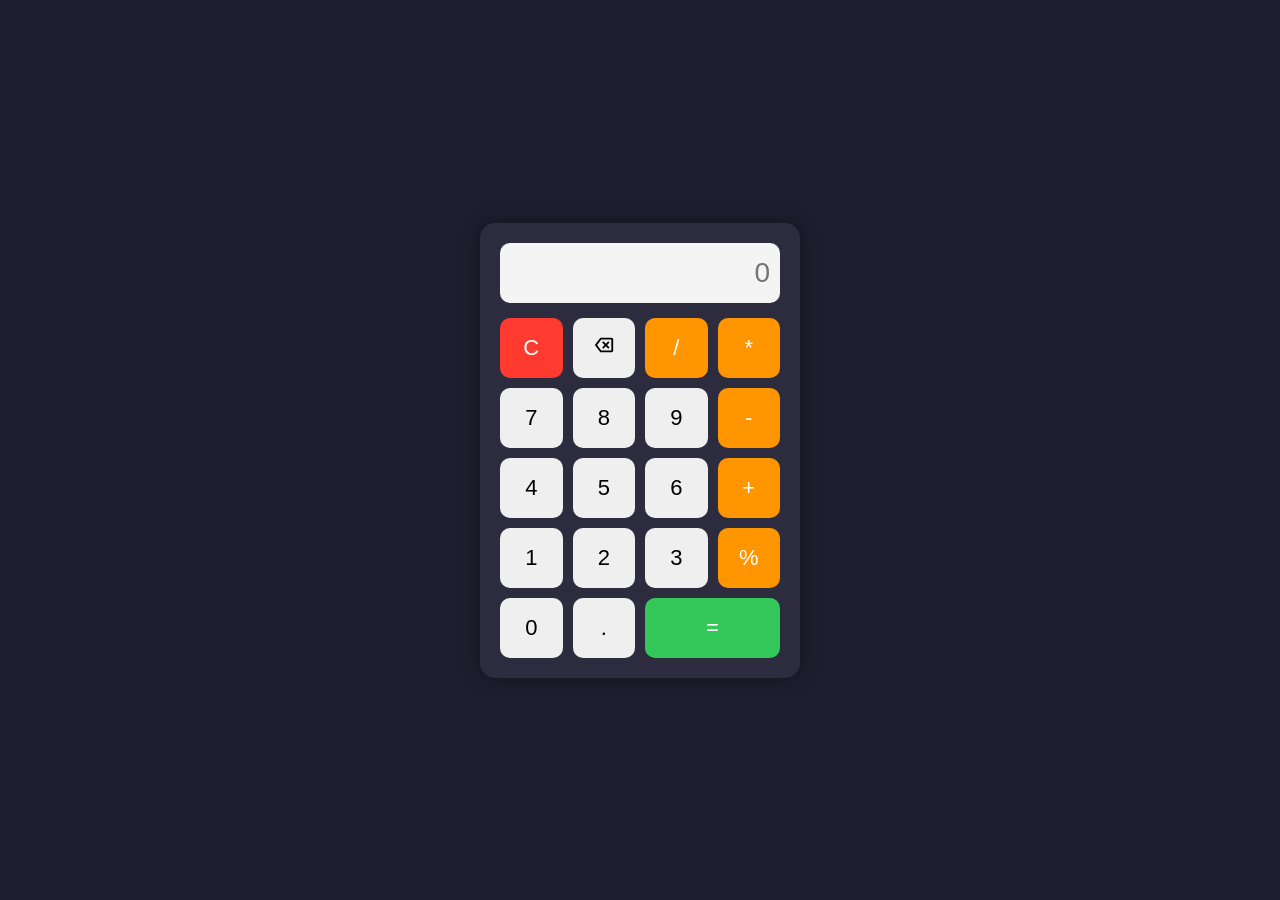
==== Index.html @ 55321cc8 "cal" ====
<!DOCTYPE html>
<html lang="en">
<head>
  <meta charset="UTF-8">
  <meta name="viewport" content="width=device-width, initial-scale=1.0">
  <title>Simple Calculator</title>

  <link rel="stylesheet" href="./css/index.css">
</head>
<body>

  <div class="calculator">

    <input type="text" class="display" placeholder="0">

    <div class="buttons">
      <button class="clear">C</button>
      <button><svg xmlns="http://www.w3.org/2000/svg" width="1em" height="1em" viewBox="0 0 24 24">
	<path d="M0 0h24v24H0z" fill="none" />
	<path fill="currentColor" d="m11.4 16l2.6-2.6l2.6 2.6l1.4-1.4l-2.6-2.6L18 9.4L16.6 8L14 10.6L11.4 8L10 9.4l2.6 2.6l-2.6 2.6zM9 20q-.475 0-.9-.213t-.7-.587L2 12l5.4-7.2q.275-.375.7-.587T9 4h11q.825 0 1.413.587T22 6v12q0 .825-.587 1.413T20 20zm-4.5-8L9 18h11V6H9zm10 0" />
</svg>
</button>
      <button class="operator">/</button>
      <button class="operator">*</button>
      
      <button>7</button>
      <button>8</button>
      <button>9</button>
      <button class="operator">-</button>
      
      <button>4</button>
      <button>5</button>
      <button>6</button>
      <button class="operator">+</button>
      
      <button>1</button>
      <button>2</button>
      <button>3</button>
      <button class ="operator">%</button>
      
      <button class="zero">0</button>
      <button>.</button>
      <button class="equal">=</button>
    </div>

  </div>
<script src="./js/index.js"></script>
</body>
</html>
---- css/index.css ----
.body, *{
      margin: 0;
      padding: 0;
      box-sizing: border-box;
      font-family: Arial, sans-serif;
    }

    body{
      height: 100vh;
      display: flex;
      justify-content: center;
      align-items: center;
      background: #1e1e2f;
    }

    .calculator{
      background: #2c2c3e;
      padding: 20px;
      border-radius: 15px;
      box-shadow: 0 0 20px rgba(0,0,0,0.4);
      width: 320px;
    }

    .display{
      width: 100%;
      height: 60px;
      border: none;
      outline: none;
      text-align: right;
      padding: 10px;
      font-size: 28px;
      border-radius: 10px;
      margin-bottom: 15px;
      background: #f4f4f4;
    }

    .buttons{
      display: grid;
      grid-template-columns: repeat(4, 1fr);
      gap: 10px;
    }

    button{
      height: 60px;
      border: none;
      border-radius: 10px;
      font-size: 22px;
      cursor: pointer;
      transition: 0.2s;
    }

    button:hover{
      transform: scale(1.05);
    }

    .operator{
      background: #ff9500;
      color: white;
    }

    .number{
      background: #505065;
      color: white;
    }

    .equal{
      background: #34c759;
      color: white;
      grid-column: span 2;
    }

    .clear{
      background: #ff3b30;
      color: white;
    }
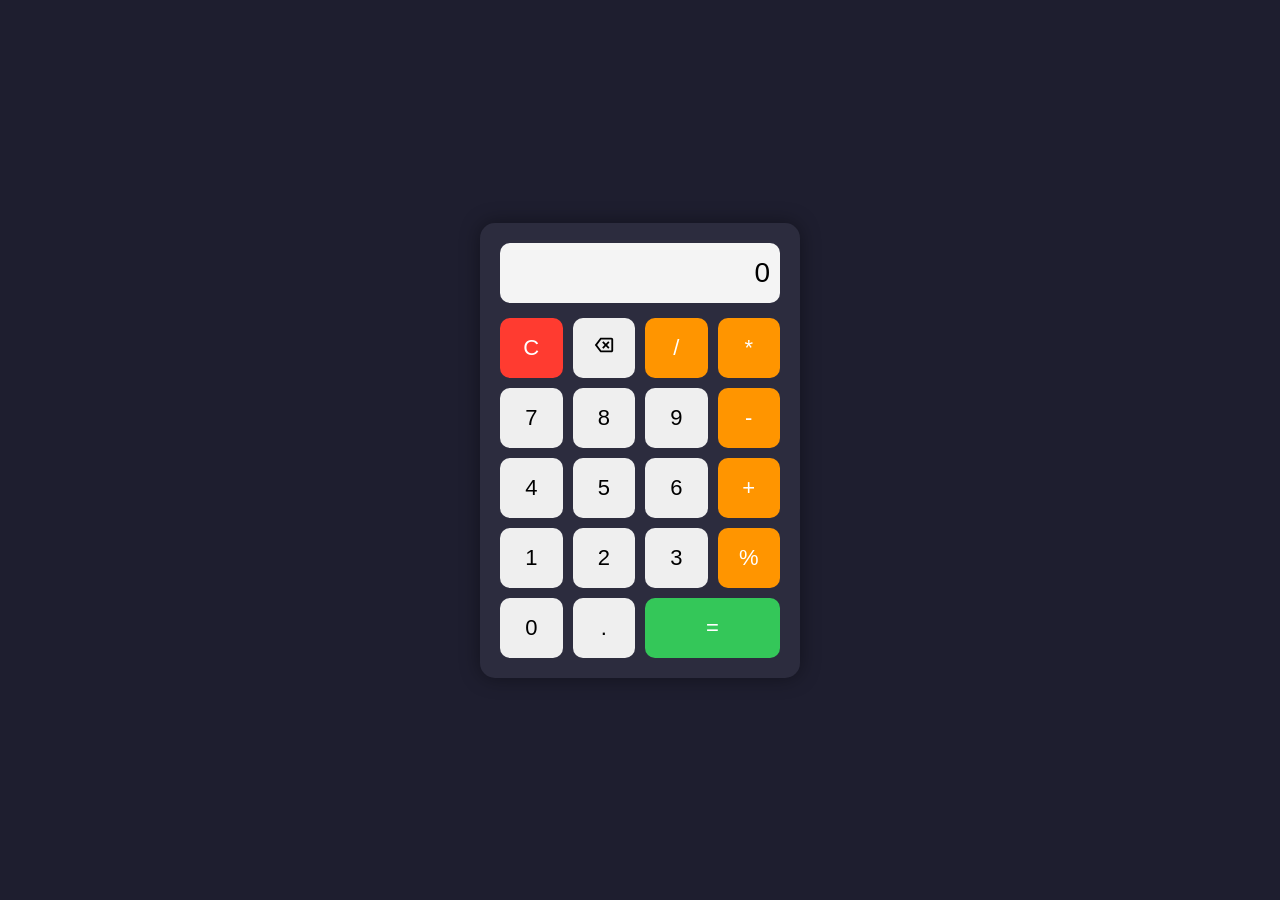
==== commit e8b4fe88: "cal" ====
--- a/Index.html
+++ b/Index.html
@@ -11,36 +11,37 @@
 
   <div class="calculator">
 
-    <input type="text" class="display" placeholder="0">
+    <input id="display" type="text" class="display" value="0">
 
     <div class="buttons">
-      <button class="clear">C</button>
-      <button><svg xmlns="http://www.w3.org/2000/svg" width="1em" height="1em" viewBox="0 0 24 24">
+      <button onclick="clearDisplay()" class="clear">C</button>
+      <button onclick="backspace()"><svg xmlns="http://www.w3.org/2000/svg" width="1em" height="1em" viewBox="0 0 24 24">
 	<path d="M0 0h24v24H0z" fill="none" />
 	<path fill="currentColor" d="m11.4 16l2.6-2.6l2.6 2.6l1.4-1.4l-2.6-2.6L18 9.4L16.6 8L14 10.6L11.4 8L10 9.4l2.6 2.6l-2.6 2.6zM9 20q-.475 0-.9-.213t-.7-.587L2 12l5.4-7.2q.275-.375.7-.587T9 4h11q.825 0 1.413.587T22 6v12q0 .825-.587 1.413T20 20zm-4.5-8L9 18h11V6H9zm10 0" />
 </svg>
 </button>
-      <button class="operator">/</button>
-      <button class="operator">*</button>
+
+      <button onclick="opt('/')" class="operator">/</button>
+      <button onclick="opt('*')" class="operator">*</button>
       
-      <button>7</button>
-      <button>8</button>
-      <button>9</button>
-      <button class="operator">-</button>
+      <button onclick="dataclicked('7')">7</button>
+      <button onclick="dataclicked('8')">8</button>
+      <button onclick="dataclicked('9')">9</button>
+      <button onclick="opt('-')" class="operator">-</button>
       
-      <button>4</button>
-      <button>5</button>
-      <button>6</button>
-      <button class="operator">+</button>
+      <button onclick="dataclicked('4')">4</button>
+      <button onclick="dataclicked('5')">5</button>
+      <button onclick="dataclicked('6')">6</button>
+      <button onclick="opt('+')" class="operator">+</button>
       
-      <button>1</button>
-      <button>2</button>
-      <button>3</button>
-      <button class ="operator">%</button>
+      <button onclick="dataclicked('1')">1</button>
+      <button onclick="dataclicked('2')">2</button>
+      <button onclick="dataclicked('3')">3</button>
+      <button onclick="opt('%')" class ="operator">%</button>
       
-      <button class="zero">0</button>
-      <button>.</button>
-      <button class="equal">=</button>
+      <button onclick="dataclicked('0')" class="zero">0</button>
+      <button onclick="dataclicked('.')">.</button>
+      <button onclick="ResultData('=')" class="equal">=</button>
     </div>
 
   </div>
